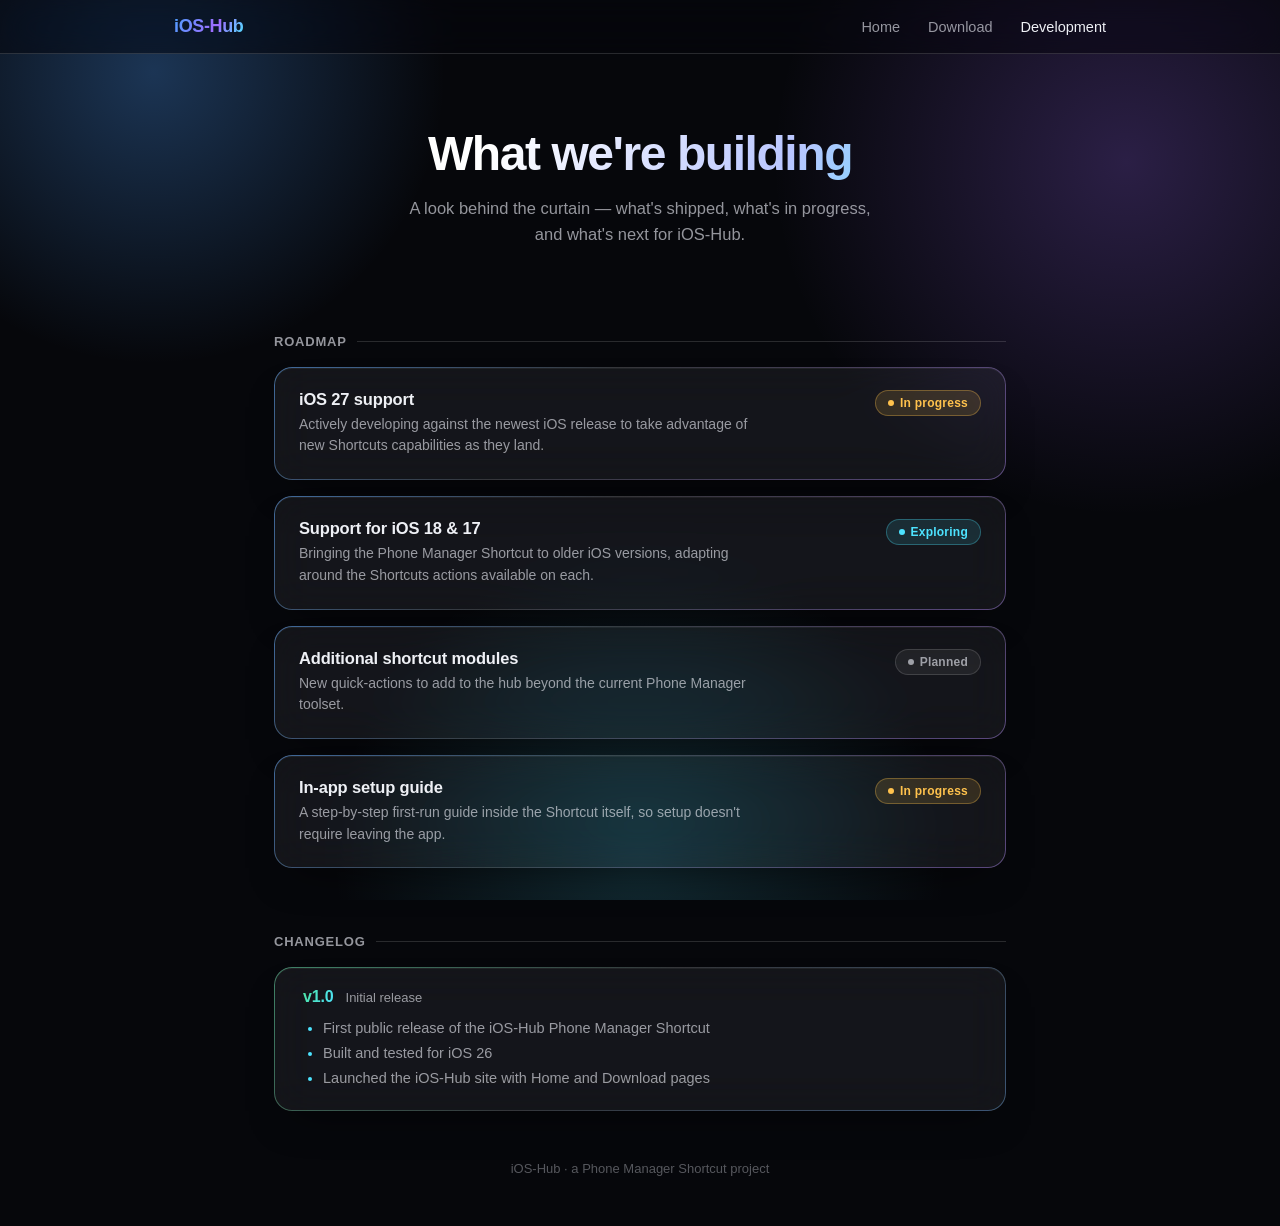
==== development.html @ 11000b99 "Add files via upload" ====
<!DOCTYPE html>
<html lang="en">
<head>
<meta charset="UTF-8">
<meta name="viewport" content="width=device-width, initial-scale=1.0">
<title>Development — iOS-Hub</title>

<style>
  :root {
    --bg: #06070b;
    --glass: rgba(255,255,255,0.06);
    --glass-border: rgba(255,255,255,0.14);
    --blue: #4d9fff;
    --violet: #a06bff;
    --cyan: #4de3ff;
    --green: #4de3a0;
    --amber: #ffc24d;
    --text-dim: rgba(235,238,245,0.62);
    --text: #eef0f5;
  }

  * { box-sizing: border-box; }

  body {
    margin: 0;
    min-height: 100vh;
    font-family: -apple-system, BlinkMacSystemFont, "SF Pro Display", "SF Pro Text", "Segoe UI", Roboto, sans-serif;
    background: var(--bg);
    color: var(--text);
    overflow-x: hidden;
  }

  .mesh {
    position: fixed;
    inset: 0;
    z-index: -1;
    background:
      radial-gradient(38vw 38vw at 12% 8%, rgba(77,159,255,0.30), transparent 60%),
      radial-gradient(46vw 46vw at 88% 18%, rgba(160,107,255,0.24), transparent 60%),
      radial-gradient(40vw 40vw at 50% 95%, rgba(77,227,255,0.16), transparent 60%),
      var(--bg);
    animation: drift 22s ease-in-out infinite alternate;
  }
  @keyframes drift {
    0%   { filter: hue-rotate(0deg) brightness(1); }
    100% { filter: hue-rotate(12deg) brightness(1.06); }
  }
  @media (prefers-reduced-motion: reduce) { .mesh { animation: none; } }

  header {
    position: sticky;
    top: 0;
    z-index: 20;
    backdrop-filter: blur(18px) saturate(140%);
    -webkit-backdrop-filter: blur(18px) saturate(140%);
    background: rgba(6,7,11,0.55);
    border-bottom: 1px solid var(--glass-border);
  }
  nav {
    max-width: 980px;
    margin: 0 auto;
    padding: 16px 24px;
    display: flex;
    align-items: center;
    justify-content: space-between;
  }
  .logo {
    font-weight: 700;
    font-size: 18px;
    letter-spacing: -0.02em;
    background: linear-gradient(120deg, var(--blue), var(--violet) 60%, var(--cyan));
    -webkit-background-clip: text;
    background-clip: text;
    color: transparent;
  }
  .nav-links { display: flex; gap: 28px; }
  .nav-links a {
    color: var(--text-dim);
    text-decoration: none;
    font-size: 14.5px;
    font-weight: 500;
    transition: color .2s ease;
  }
  .nav-links a:hover, .nav-links a:focus-visible { color: var(--text); }
  .nav-links a.active { color: var(--text); }

  .container { max-width: 780px; margin: 0 auto; padding: 0 24px; }

  .page-head { padding: 72px 0 40px; text-align: center; }
  h1 {
    font-size: clamp(34px, 7vw, 48px);
    letter-spacing: -0.03em;
    margin: 0 0 14px;
    font-weight: 800;
    background: linear-gradient(120deg, #ffffff 30%, #b9c6ff 70%, var(--cyan));
    -webkit-background-clip: text;
    background-clip: text;
    color: transparent;
  }
  .page-head p {
    color: var(--text-dim);
    font-size: 16.5px;
    max-width: 480px;
    margin: 0 auto;
    line-height: 1.6;
  }

  .section-label {
    display: flex;
    align-items: center;
    gap: 10px;
    margin: 46px 0 18px;
    font-size: 13px;
    font-weight: 700;
    letter-spacing: 0.06em;
    text-transform: uppercase;
    color: var(--text-dim);
  }
  .section-label::after {
    content: "";
    flex: 1;
    height: 1px;
    background: var(--glass-border);
  }

  .stack { display: flex; flex-direction: column; gap: 16px; padding-bottom: 20px; }

  /* Roadmap cards */
  .rcard {
    position: relative;
    padding: 22px 24px;
    border-radius: 18px;
    background: var(--glass);
    border: 1px solid var(--glass-border);
    backdrop-filter: blur(20px) saturate(140%);
    -webkit-backdrop-filter: blur(20px) saturate(140%);
    box-shadow: 0 1px 0 rgba(255,255,255,0.06) inset, 0 20px 40px -20px rgba(0,0,0,0.6);
    display: flex;
    align-items: flex-start;
    justify-content: space-between;
    gap: 16px;
    flex-wrap: wrap;
  }
  .rcard::before {
    content: "";
    position: absolute;
    inset: -1px;
    padding: 1px;
    border-radius: 18px;
    background: linear-gradient(140deg, rgba(77,159,255,0.5), transparent 40%, rgba(160,107,255,0.35));
    -webkit-mask: linear-gradient(#000 0 0) content-box, linear-gradient(#000 0 0);
    -webkit-mask-composite: xor;
    mask-composite: exclude;
    pointer-events: none;
  }
  .rcard h3 { margin: 0 0 5px; font-size: 16.5px; font-weight: 700; letter-spacing: -0.01em; }
  .rcard p { margin: 0; font-size: 14px; color: var(--text-dim); line-height: 1.55; max-width: 460px; }

  .status-pill {
    display: inline-flex;
    align-items: center;
    gap: 6px;
    font-size: 12px;
    font-weight: 700;
    letter-spacing: 0.02em;
    padding: 5px 12px;
    border-radius: 999px;
    white-space: nowrap;
  }
  .status-pill.progress { color: var(--amber); background: rgba(255,194,77,0.14); border: 1px solid rgba(255,194,77,0.32); }
  .status-pill.planned { color: var(--text-dim); background: rgba(255,255,255,0.06); border: 1px solid var(--glass-border); }
  .status-pill.exploring { color: var(--cyan); background: rgba(77,227,255,0.12); border: 1px solid rgba(77,227,255,0.3); }
  .status-pill .dot { width: 6px; height: 6px; border-radius: 50%; background: currentColor; }

  /* Changelog */
  .log-item {
    position: relative;
    padding: 20px 24px 20px 28px;
    border-radius: 18px;
    background: var(--glass);
    border: 1px solid var(--glass-border);
    backdrop-filter: blur(20px) saturate(140%);
    -webkit-backdrop-filter: blur(20px) saturate(140%);
    box-shadow: 0 1px 0 rgba(255,255,255,0.06) inset, 0 20px 40px -20px rgba(0,0,0,0.6);
  }
  .log-item::before {
    content: "";
    position: absolute;
    inset: -1px;
    padding: 1px;
    border-radius: 18px;
    background: linear-gradient(140deg, rgba(77,227,160,0.45), transparent 45%, rgba(77,159,255,0.3));
    -webkit-mask: linear-gradient(#000 0 0) content-box, linear-gradient(#000 0 0);
    -webkit-mask-composite: xor;
    mask-composite: exclude;
    pointer-events: none;
  }
  .log-top {
    display: flex;
    align-items: center;
    gap: 12px;
    margin-bottom: 10px;
    flex-wrap: wrap;
  }
  .log-version {
    font-weight: 800;
    font-size: 16px;
    letter-spacing: -0.01em;
    background: linear-gradient(120deg, var(--green), var(--cyan));
    -webkit-background-clip: text;
    background-clip: text;
    color: transparent;
  }
  .log-date { font-size: 13px; color: var(--text-dim); }
  .log-item ul { margin: 0; padding-left: 20px; color: var(--text-dim); font-size: 14.5px; line-height: 1.7; }
  .log-item li::marker { color: var(--cyan); }

  footer {
    text-align: center;
    padding: 30px 24px 50px;
    color: rgba(235,238,245,0.35);
    font-size: 13px;
  }

  @media (max-width: 520px) {
    .rcard { padding: 18px; }
    .log-item { padding: 18px 18px 18px 22px; }
  }
</style>
</head>

<body>

<div class="mesh"></div>

<header>
  <nav>
    <span class="logo">iOS-Hub</span>
    <div class="nav-links">
      <a href="index.html">Home</a>
      <a href="download.html">Download</a>
      <a href="development.html" class="active">Development</a>
    </div>
  </nav>
</header>

<div class="container">

  <section class="page-head">
    <h1>What we're building</h1>
    <p>A look behind the curtain — what's shipped, what's in progress, and what's next for iOS-Hub.</p>
  </section>

  <div class="section-label">Roadmap</div>
  <section class="stack">

    <div class="rcard">
      <div>
        <h3>iOS 27 support</h3>
        <p>Actively developing against the newest iOS release to take advantage of new Shortcuts capabilities as they land.</p>
      </div>
      <span class="status-pill progress"><span class="dot"></span>In progress</span>
    </div>

    <div class="rcard">
      <div>
        <h3>Support for iOS 18 &amp; 17</h3>
        <p>Bringing the Phone Manager Shortcut to older iOS versions, adapting around the Shortcuts actions available on each.</p>
      </div>
      <span class="status-pill exploring"><span class="dot"></span>Exploring</span>
    </div>

    <div class="rcard">
      <div>
        <h3>Additional shortcut modules</h3>
        <p>New quick-actions to add to the hub beyond the current Phone Manager toolset.</p>
      </div>
      <span class="status-pill planned"><span class="dot"></span>Planned</span>
    </div>

    <div class="rcard">
      <div>
        <h3>In-app setup guide</h3>
        <p>A step-by-step first-run guide inside the Shortcut itself, so setup doesn't require leaving the app.</p>
      </div>
      <span class="status-pill progress"><span class="dot"></span>In progress</span>
    </div>

  </section>

  <div class="section-label">Changelog</div>
  <section class="stack">

    <div class="log-item">
      <div class="log-top">
        <span class="log-version">v1.0</span>
        <span class="log-date">Initial release</span>
      </div>
      <ul>
        <li>First public release of the iOS-Hub Phone Manager Shortcut</li>
        <li>Built and tested for iOS 26</li>
        <li>Launched the iOS-Hub site with Home and Download pages</li>
      </ul>
    </div>

  </section>

</div>

<footer>
  iOS-Hub · a Phone Manager Shortcut project
</footer>

</body>
</html>
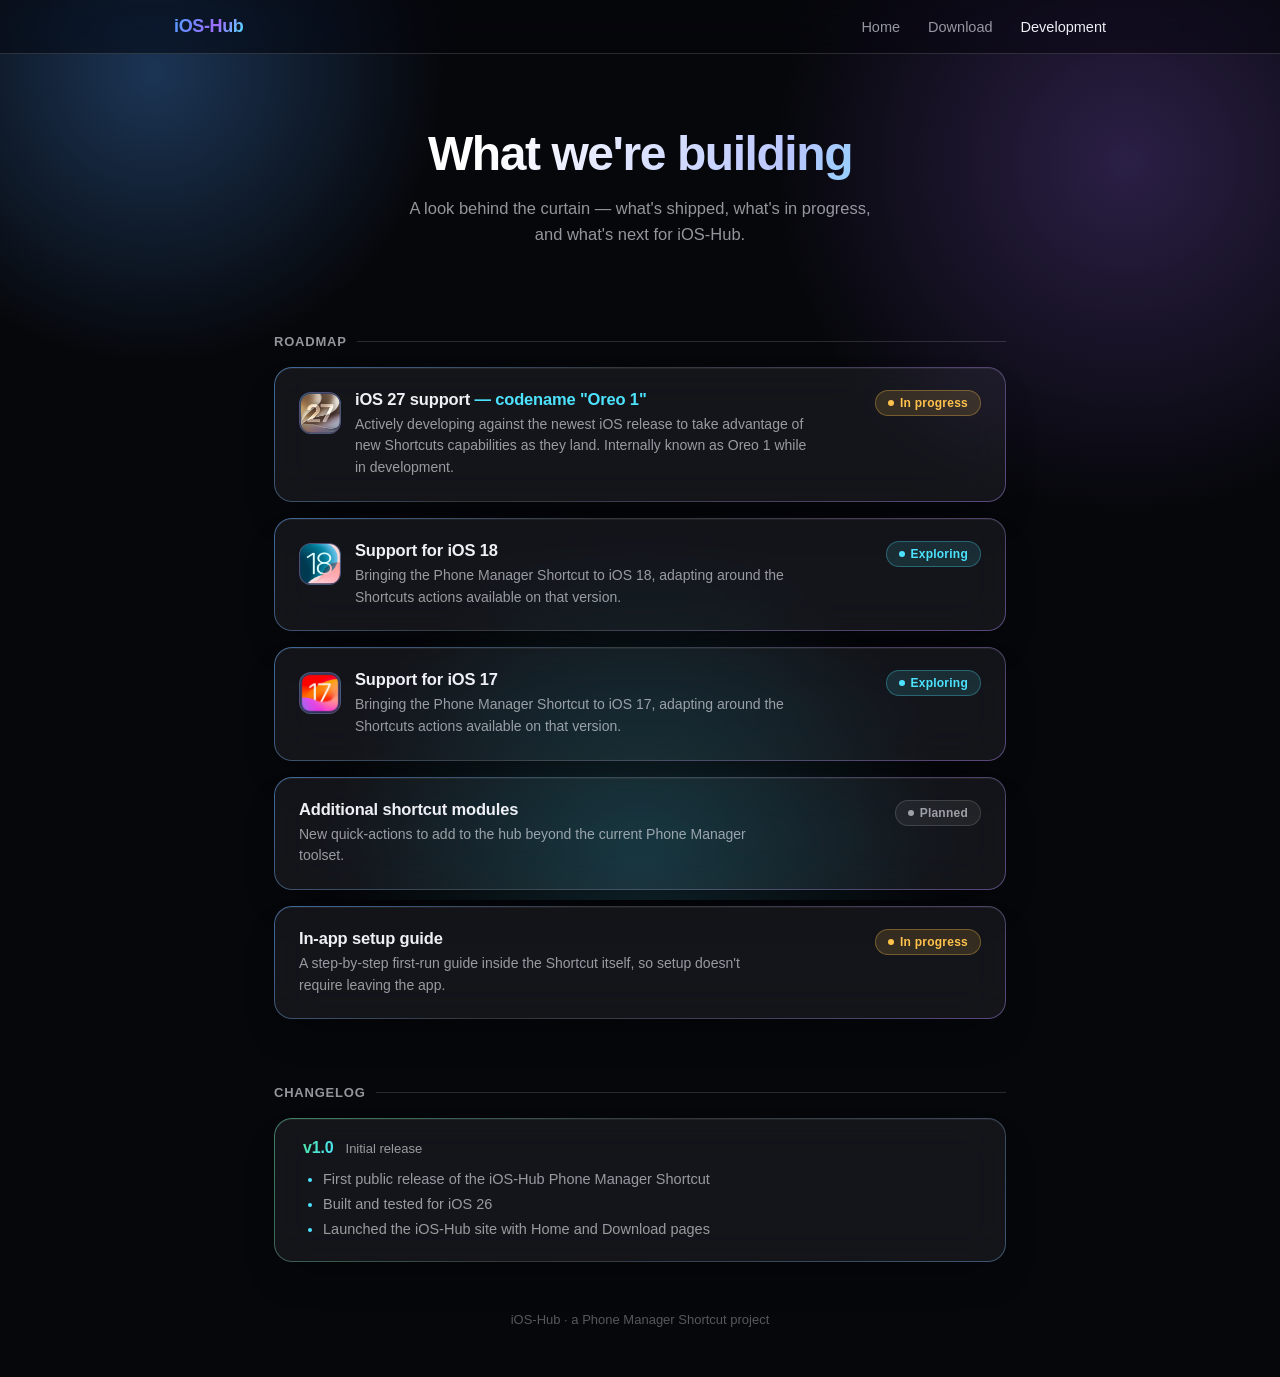
==== commit e75928b6: "Add files via upload" ====
--- a/development.html
+++ b/development.html
@@ -156,6 +156,24 @@
   .rcard h3 { margin: 0 0 5px; font-size: 16.5px; font-weight: 700; letter-spacing: -0.01em; }
   .rcard p { margin: 0; font-size: 14px; color: var(--text-dim); line-height: 1.55; max-width: 460px; }
 
+  .rcard-left { display: flex; align-items: flex-start; gap: 14px; }
+  .r-icon {
+    width: 42px; height: 42px;
+    border-radius: 12px;
+    display: flex; align-items: center; justify-content: center;
+    background: linear-gradient(140deg, rgba(77,159,255,0.35), rgba(160,107,255,0.25));
+    border: 1px solid var(--glass-border);
+    flex-shrink: 0;
+    overflow: hidden;
+    margin-top: 2px;
+  }
+  .r-icon img {
+    width: 100%;
+    height: 100%;
+    object-fit: cover;
+    display: block;
+  }
+
   .status-pill {
     display: inline-flex;
     align-items: center;
@@ -255,17 +273,34 @@
   <section class="stack">
 
     <div class="rcard">
-      <div>
-        <h3>iOS 27 support</h3>
-        <p>Actively developing against the newest iOS release to take advantage of new Shortcuts capabilities as they land.</p>
+      <div class="rcard-left">
+        <span class="r-icon"><img src="assets/ios27-icon.png" alt="iOS 27 icon"></span>
+        <div>
+          <h3>iOS 27 support <span style="color:var(--cyan); font-weight:700;">— codename "Oreo 1"</span></h3>
+          <p>Actively developing against the newest iOS release to take advantage of new Shortcuts capabilities as they land. Internally known as Oreo 1 while in development.</p>
+        </div>
       </div>
       <span class="status-pill progress"><span class="dot"></span>In progress</span>
     </div>
 
     <div class="rcard">
-      <div>
-        <h3>Support for iOS 18 &amp; 17</h3>
-        <p>Bringing the Phone Manager Shortcut to older iOS versions, adapting around the Shortcuts actions available on each.</p>
+      <div class="rcard-left">
+        <span class="r-icon"><img src="assets/ios18-icon.png" alt="iOS 18 icon"></span>
+        <div>
+          <h3>Support for iOS 18</h3>
+          <p>Bringing the Phone Manager Shortcut to iOS 18, adapting around the Shortcuts actions available on that version.</p>
+        </div>
+      </div>
+      <span class="status-pill exploring"><span class="dot"></span>Exploring</span>
+    </div>
+
+    <div class="rcard">
+      <div class="rcard-left">
+        <span class="r-icon"><img src="assets/ios17-icon.png" alt="iOS 17 icon"></span>
+        <div>
+          <h3>Support for iOS 17</h3>
+          <p>Bringing the Phone Manager Shortcut to iOS 17, adapting around the Shortcuts actions available on that version.</p>
+        </div>
       </div>
       <span class="status-pill exploring"><span class="dot"></span>Exploring</span>
     </div>
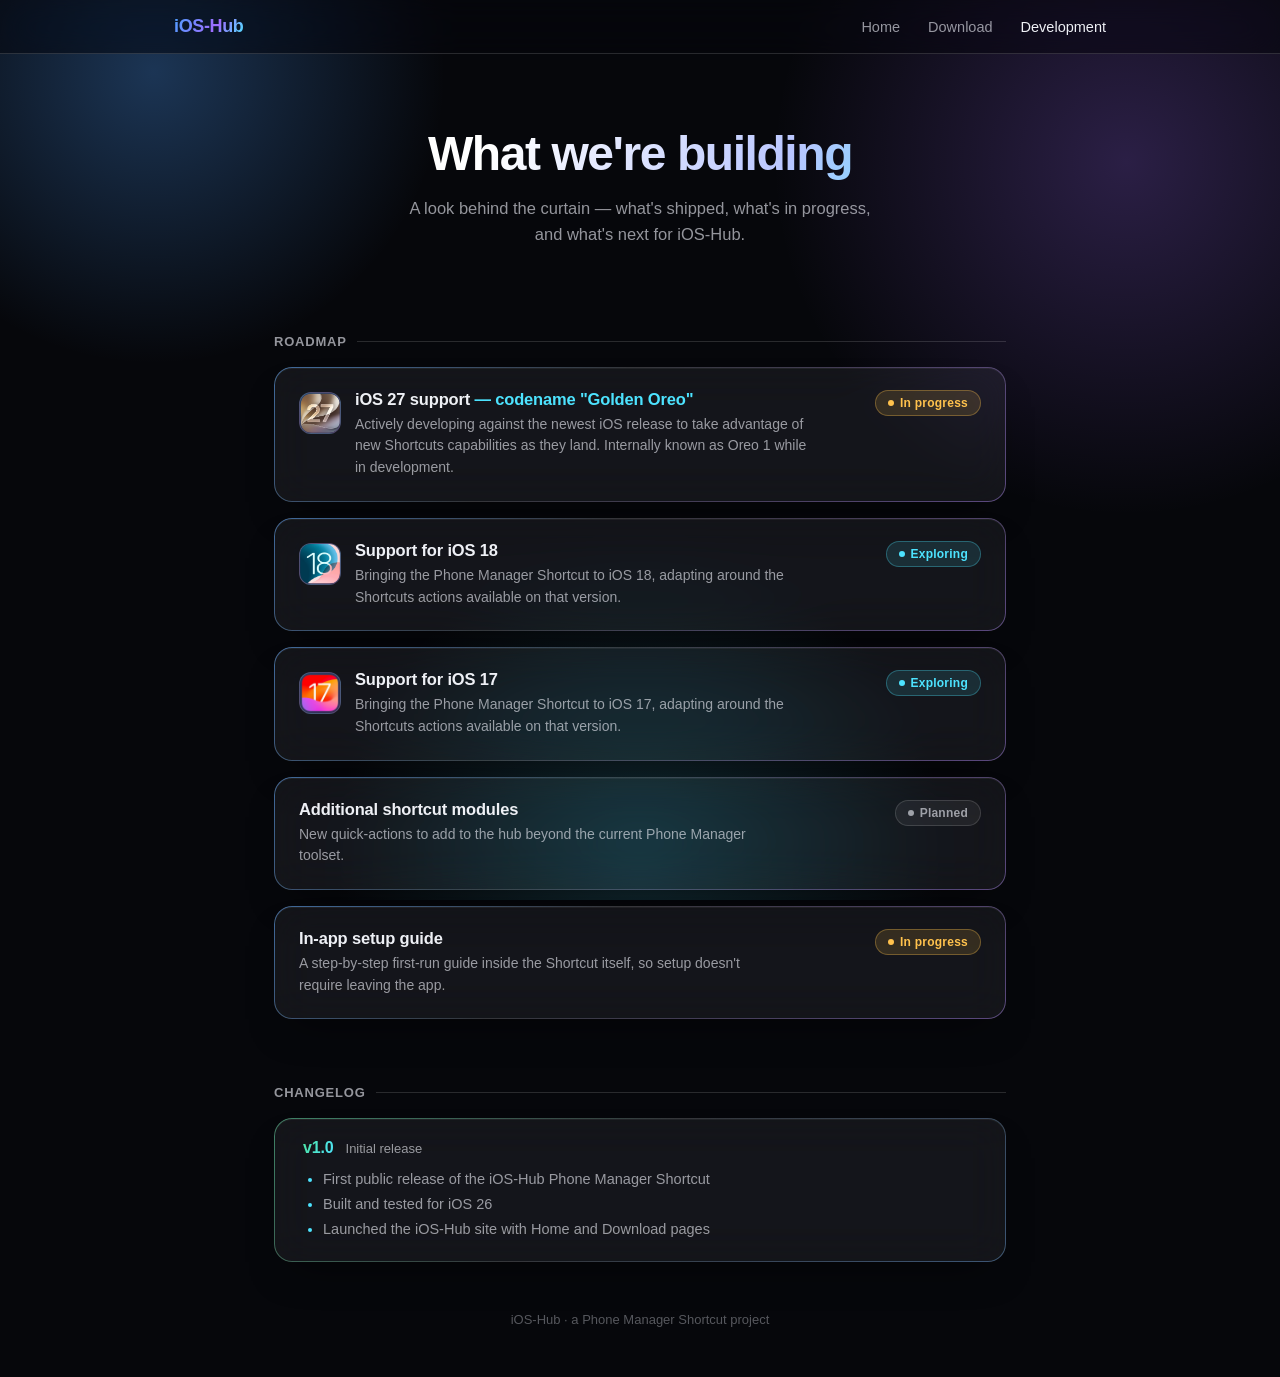
==== commit 2cd76db2: "Update iOS 27 codename from 'Oreo 1' to 'Golden Oreo'" ====
--- a/development.html
+++ b/development.html
@@ -276,7 +276,7 @@
       <div class="rcard-left">
         <span class="r-icon"><img src="assets/ios27-icon.png" alt="iOS 27 icon"></span>
         <div>
-          <h3>iOS 27 support <span style="color:var(--cyan); font-weight:700;">— codename "Oreo 1"</span></h3>
+          <h3>iOS 27 support <span style="color:var(--cyan); font-weight:700;">— codename "Golden Oreo"</span></h3>
           <p>Actively developing against the newest iOS release to take advantage of new Shortcuts capabilities as they land. Internally known as Oreo 1 while in development.</p>
         </div>
       </div>
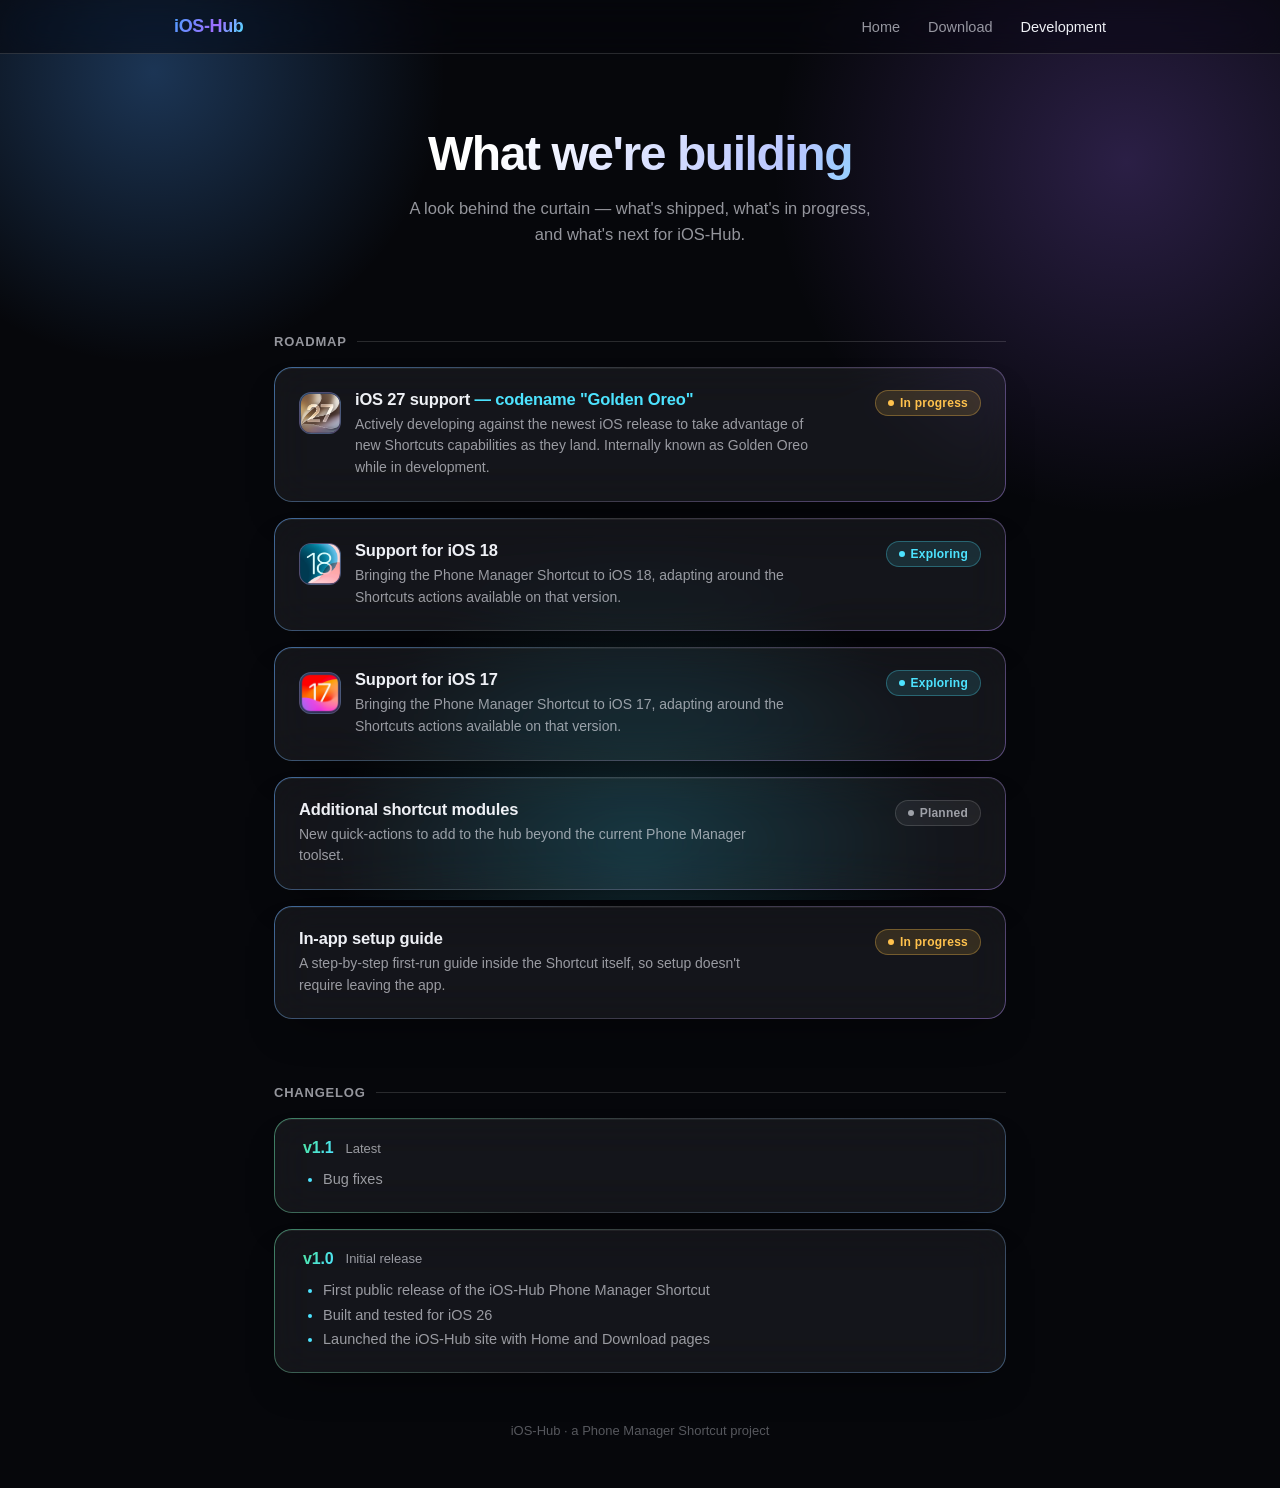
==== commit c47a2d31: "Add files via upload" ====
--- a/development.html
+++ b/development.html
@@ -4,6 +4,7 @@
 <meta charset="UTF-8">
 <meta name="viewport" content="width=device-width, initial-scale=1.0">
 <title>Development — iOS-Hub</title>
+<link rel="icon" type="image/png" href="assets/favicon.png">
 
 <style>
   :root {
@@ -277,7 +278,7 @@
         <span class="r-icon"><img src="assets/ios27-icon.png" alt="iOS 27 icon"></span>
         <div>
           <h3>iOS 27 support <span style="color:var(--cyan); font-weight:700;">— codename "Golden Oreo"</span></h3>
-          <p>Actively developing against the newest iOS release to take advantage of new Shortcuts capabilities as they land. Internally known as Oreo 1 while in development.</p>
+          <p>Actively developing against the newest iOS release to take advantage of new Shortcuts capabilities as they land. Internally known as Golden Oreo while in development.</p>
         </div>
       </div>
       <span class="status-pill progress"><span class="dot"></span>In progress</span>
@@ -328,6 +329,16 @@
 
     <div class="log-item">
       <div class="log-top">
+        <span class="log-version">v1.1</span>
+        <span class="log-date">Latest</span>
+      </div>
+      <ul>
+        <li>Bug fixes</li>
+      </ul>
+    </div>
+
+    <div class="log-item">
+      <div class="log-top">
         <span class="log-version">v1.0</span>
         <span class="log-date">Initial release</span>
       </div>
